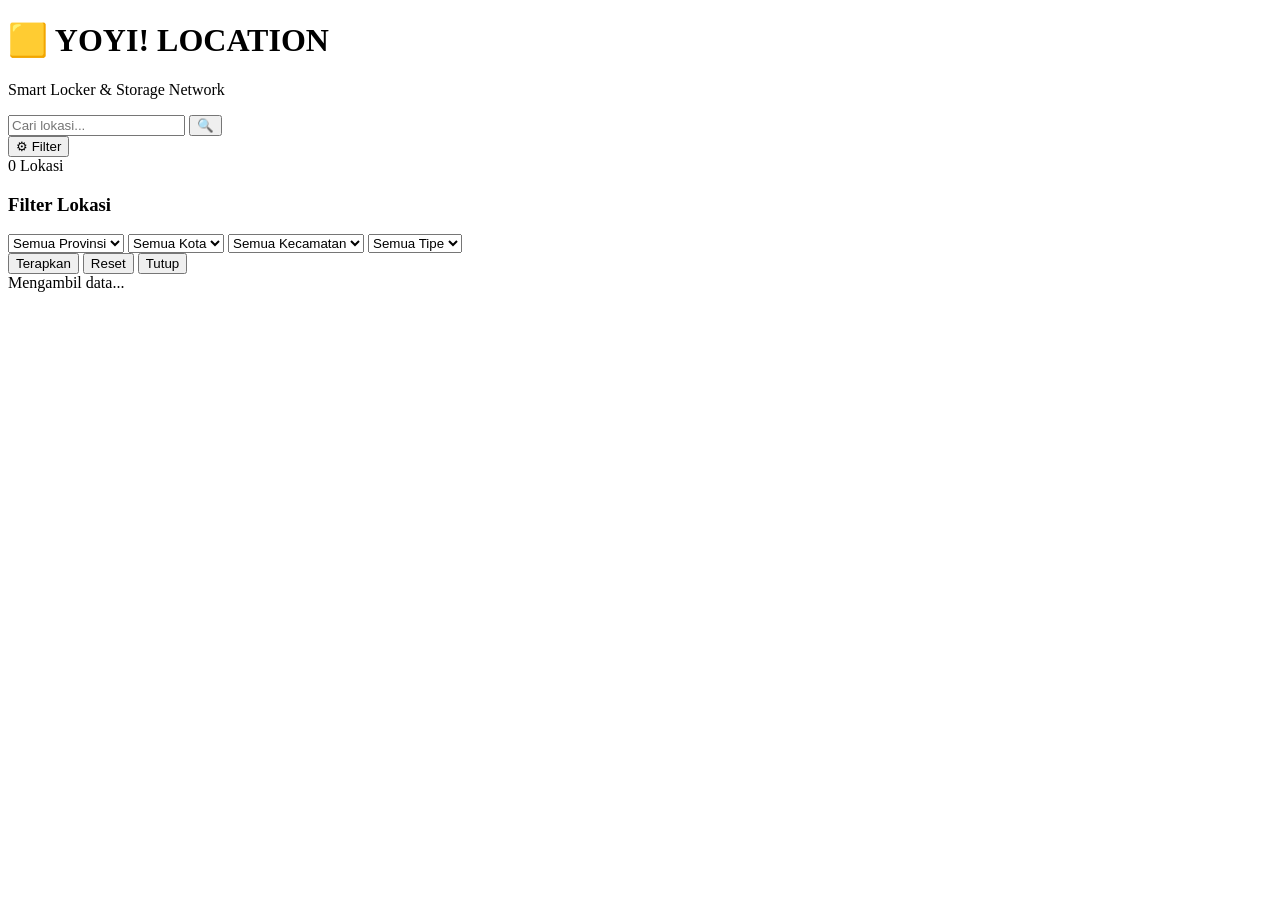
==== index.html @ ac01bbd7 "Rename Index.html to index.html" ====
<!DOCTYPE html>
<html>

<head>

  <base target="_top">

  <meta charset="UTF-8">

  <meta name="viewport" content="width=device-width, initial-scale=1.0">

  <title>YOYI! Location</title>

  <?!= include("CSS"); ?>

</head>

<body>

<div class="container">

    <!-- HEADER -->

    <div class="header">

        <h1>🟨 YOYI! LOCATION</h1>

        <p>Smart Locker & Storage Network</p>

    </div>

    <!-- SEARCH -->

    <div class="search-box">

        <input
            type="text"
            id="search"
            placeholder="Cari lokasi...">

        <button id="btnSearch">🔍</button>

    </div>

    <!-- TOOLBAR -->

    <div class="toolbar">

        <button id="btnFilter">

            ⚙ Filter

        </button>

        <div class="counter">

            <span id="total">0</span> Lokasi

        </div>

    </div>

    <!-- FILTER -->

    <div id="filterModal" class="modal">

        <div class="modal-content">

            <h3>Filter Lokasi</h3>

            <select id="provinsi">

                <option value="">Semua Provinsi</option>

            </select>

            <select id="kota">

                <option value="">Semua Kota</option>

            </select>

            <select id="kecamatan">

                <option value="">Semua Kecamatan</option>

            </select>

            <select id="tipe">

                <option value="">Semua Tipe</option>

            </select>

            <div class="button-group">

                <button id="applyFilter">

                    Terapkan

                </button>

                <button id="resetFilter">

                    Reset

                </button>

                <button id="closeFilter">

                    Tutup

                </button>

            </div>

        </div>

    </div>

    <!-- LIST -->

    <div class="list-container">

        <div id="loading">

            Mengambil data...

        </div>

        <div id="list"></div>

    </div>

</div>

<?!= include("JS"); ?>

</body>

</html>
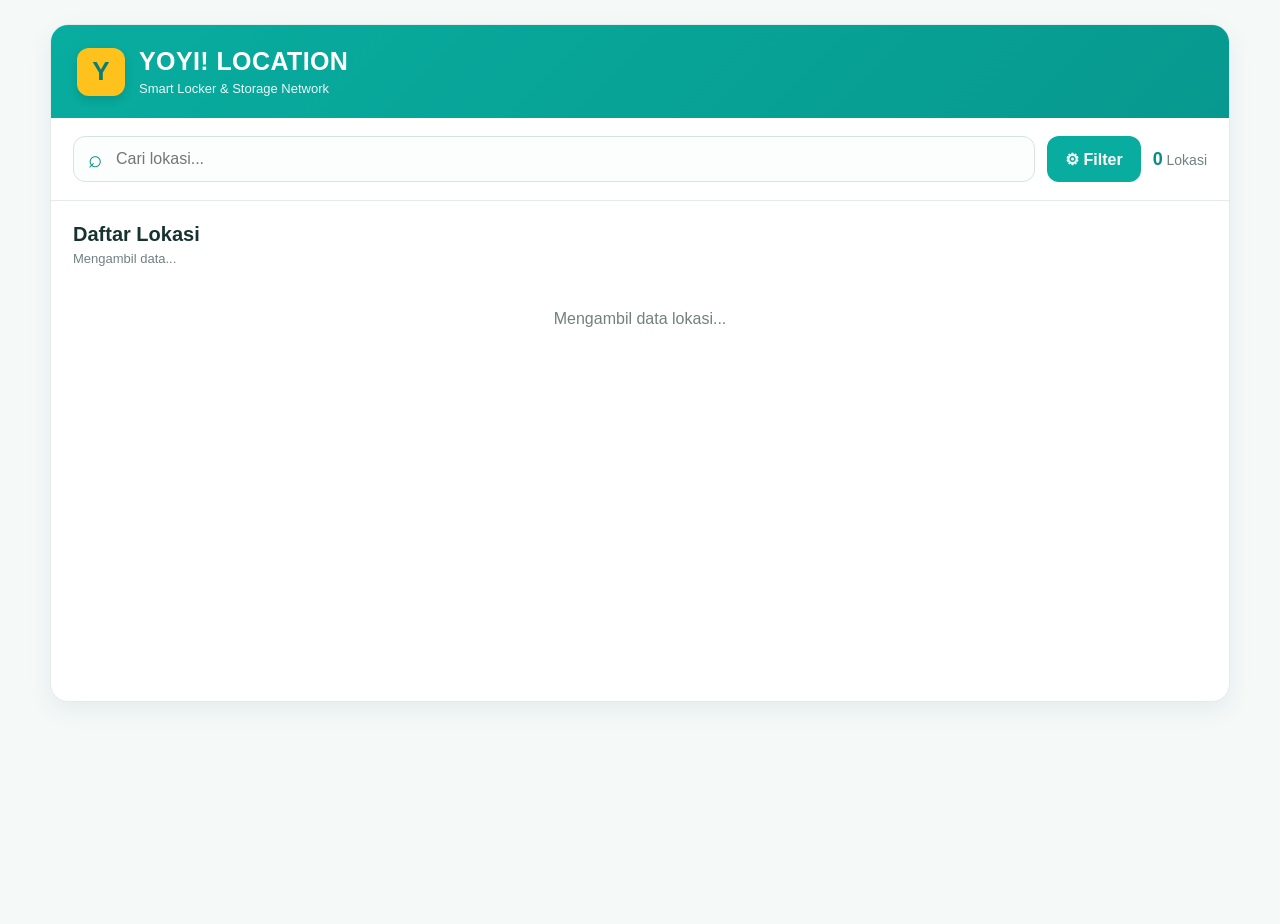
==== commit cbb1fcd6: "Update index.html" ====
--- a/index.html
+++ b/index.html
@@ -1,141 +1,105 @@
 <!DOCTYPE html>
-<html>
-
+<html lang="id">
 <head>
-
-  <base target="_top">
-
   <meta charset="UTF-8">
-
   <meta name="viewport" content="width=device-width, initial-scale=1.0">
-
-  <title>YOYI! Location</title>
-
-  <?!= include("CSS"); ?>
-
+  <title>YOYI! LOCATION</title>
+  <meta name="description" content="YOYI! Location - Smart Locker & Storage Network">
+  <link rel="stylesheet" href="style.css">
 </head>
-
 <body>
 
-<div class="container">
+  <main class="app">
 
-    <!-- HEADER -->
+    <header class="header">
+      <div class="brand">
+        <div class="brand-mark">Y</div>
+        <div>
+          <h1>YOYI! LOCATION</h1>
+          <p>Smart Locker &amp; Storage Network</p>
+        </div>
+      </div>
+    </header>
 
-    <div class="header">
+    <section class="toolbar">
+      <div class="search-wrap">
+        <span class="search-icon">⌕</span>
+        <input id="searchInput" type="search" placeholder="Cari lokasi..." autocomplete="off">
+        <button id="clearSearch" class="clear-btn" type="button" aria-label="Hapus pencarian">×</button>
+      </div>
 
-        <h1>🟨 YOYI! LOCATION</h1>
+      <button id="filterBtn" class="filter-btn" type="button">
+        <span>⚙</span> Filter
+      </button>
 
-        <p>Smart Locker & Storage Network</p>
+      <div class="counter"><strong id="totalCount">0</strong> Lokasi</div>
+    </section>
 
+    <section class="content">
+      <div class="list-header">
+        <div>
+          <h2>Daftar Lokasi</h2>
+          <p id="resultInfo">Mengambil data...</p>
+        </div>
+      </div>
+
+      <div id="loading" class="state">Mengambil data lokasi...</div>
+      <div id="error" class="state error" hidden></div>
+      <div id="empty" class="state" hidden>Lokasi tidak ditemukan.</div>
+      <div id="locationList" class="location-list"></div>
+    </section>
+
+  </main>
+
+  <!-- FILTER MODAL -->
+  <div id="filterModal" class="modal" hidden>
+    <div class="modal-backdrop" id="modalBackdrop"></div>
+    <div class="modal-card" role="dialog" aria-modal="true" aria-labelledby="filterTitle">
+      <div class="modal-head">
+        <div>
+          <h2 id="filterTitle">Filter Lokasi</h2>
+          <p>Pilih kriteria lokasi yang ingin ditampilkan.</p>
+        </div>
+        <button id="closeFilter" class="close-btn" type="button" aria-label="Tutup">×</button>
+      </div>
+
+      <div class="filter-grid">
+        <label>
+          <span>Provinsi</span>
+          <select id="provinsi">
+            <option value="">Semua Provinsi</option>
+          </select>
+        </label>
+
+        <label>
+          <span>Kota</span>
+          <select id="kota">
+            <option value="">Semua Kota</option>
+          </select>
+        </label>
+
+        <label>
+          <span>Kecamatan</span>
+          <select id="kecamatan">
+            <option value="">Semua Kecamatan</option>
+          </select>
+        </label>
+
+        <label>
+          <span>Tipe</span>
+          <select id="tipe">
+            <option value="">Semua Tipe</option>
+          </select>
+        </label>
+      </div>
+
+      <div class="modal-actions">
+        <button id="resetFilter" class="btn-secondary" type="button">Reset</button>
+        <button id="applyFilter" class="btn-primary" type="button">Terapkan Filter</button>
+      </div>
     </div>
+  </div>
 
-    <!-- SEARCH -->
-
-    <div class="search-box">
-
-        <input
-            type="text"
-            id="search"
-            placeholder="Cari lokasi...">
-
-        <button id="btnSearch">🔍</button>
-
-    </div>
-
-    <!-- TOOLBAR -->
-
-    <div class="toolbar">
-
-        <button id="btnFilter">
-
-            ⚙ Filter
-
-        </button>
-
-        <div class="counter">
-
-            <span id="total">0</span> Lokasi
-
-        </div>
-
-    </div>
-
-    <!-- FILTER -->
-
-    <div id="filterModal" class="modal">
-
-        <div class="modal-content">
-
-            <h3>Filter Lokasi</h3>
-
-            <select id="provinsi">
-
-                <option value="">Semua Provinsi</option>
-
-            </select>
-
-            <select id="kota">
-
-                <option value="">Semua Kota</option>
-
-            </select>
-
-            <select id="kecamatan">
-
-                <option value="">Semua Kecamatan</option>
-
-            </select>
-
-            <select id="tipe">
-
-                <option value="">Semua Tipe</option>
-
-            </select>
-
-            <div class="button-group">
-
-                <button id="applyFilter">
-
-                    Terapkan
-
-                </button>
-
-                <button id="resetFilter">
-
-                    Reset
-
-                </button>
-
-                <button id="closeFilter">
-
-                    Tutup
-
-                </button>
-
-            </div>
-
-        </div>
-
-    </div>
-
-    <!-- LIST -->
-
-    <div class="list-container">
-
-        <div id="loading">
-
-            Mengambil data...
-
-        </div>
-
-        <div id="list"></div>
-
-    </div>
-
-</div>
-
-<?!= include("JS"); ?>
-
+  <script src="script.js"></script>
 </body>
-
 </html>
--- a/style.css
+++ b/style.css
@@ -0,0 +1,455 @@
+* {
+  box-sizing: border-box;
+}
+
+:root {
+  --teal: #09ad9f;
+  --teal-dark: #078e84;
+  --yellow: #ffc21c;
+  --text: #173331;
+  --muted: #71817f;
+  --border: #e4ecea;
+  --bg: #f5faf9;
+  --white: #ffffff;
+  --shadow: 0 8px 24px rgba(20, 65, 61, 0.08);
+}
+
+html, body {
+  margin: 0;
+  padding: 0;
+  background: var(--bg);
+  color: var(--text);
+  font-family: Arial, Helvetica, sans-serif;
+}
+
+body {
+  min-height: 100vh;
+}
+
+button, input, select {
+  font: inherit;
+}
+
+button {
+  cursor: pointer;
+}
+
+.app {
+  width: min(1180px, calc(100% - 32px));
+  margin: 24px auto;
+  background: var(--white);
+  border: 1px solid var(--border);
+  border-radius: 18px;
+  box-shadow: var(--shadow);
+  overflow: hidden;
+}
+
+/* HEADER */
+.header {
+  padding: 22px 26px;
+  background: linear-gradient(135deg, #08ad9f, #07998f);
+  color: white;
+}
+
+.brand {
+  display: flex;
+  align-items: center;
+  gap: 14px;
+}
+
+.brand-mark {
+  width: 48px;
+  height: 48px;
+  display: grid;
+  place-items: center;
+  border-radius: 12px;
+  background: var(--yellow);
+  color: #087f76;
+  font-size: 26px;
+  font-weight: 900;
+  box-shadow: 0 4px 10px rgba(0,0,0,.12);
+}
+
+.brand h1 {
+  margin: 0;
+  font-size: 25px;
+  letter-spacing: .4px;
+}
+
+.brand p {
+  margin: 5px 0 0;
+  font-size: 13px;
+  opacity: .92;
+}
+
+/* TOOLBAR */
+.toolbar {
+  display: grid;
+  grid-template-columns: minmax(240px, 1fr) auto auto;
+  gap: 12px;
+  align-items: center;
+  padding: 18px 22px;
+  border-bottom: 1px solid var(--border);
+}
+
+.search-wrap {
+  position: relative;
+  display: flex;
+  align-items: center;
+}
+
+.search-wrap input {
+  width: 100%;
+  height: 46px;
+  border: 1px solid #d5e3e1;
+  border-radius: 12px;
+  padding: 0 42px 0 42px;
+  outline: none;
+  background: #fbfefd;
+  color: var(--text);
+}
+
+.search-wrap input:focus {
+  border-color: var(--teal);
+  box-shadow: 0 0 0 3px rgba(9,173,159,.12);
+}
+
+.search-icon {
+  position: absolute;
+  left: 15px;
+  color: var(--teal-dark);
+  font-size: 24px;
+  line-height: 1;
+}
+
+.clear-btn {
+  position: absolute;
+  right: 9px;
+  width: 30px;
+  height: 30px;
+  border: 0;
+  background: transparent;
+  color: #83908e;
+  font-size: 20px;
+  display: none;
+}
+
+.filter-btn {
+  height: 46px;
+  padding: 0 18px;
+  border: 0;
+  border-radius: 12px;
+  background: var(--teal);
+  color: white;
+  font-weight: 700;
+}
+
+.filter-btn:hover {
+  background: var(--teal-dark);
+}
+
+.counter {
+  white-space: nowrap;
+  color: var(--muted);
+  font-size: 14px;
+}
+
+.counter strong {
+  color: var(--teal-dark);
+  font-size: 18px;
+}
+
+/* CONTENT */
+.content {
+  padding: 22px;
+}
+
+.list-header {
+  margin-bottom: 16px;
+}
+
+.list-header h2 {
+  margin: 0;
+  font-size: 20px;
+}
+
+.list-header p {
+  margin: 5px 0 0;
+  color: var(--muted);
+  font-size: 13px;
+}
+
+.location-list {
+  display: grid;
+  grid-template-columns: repeat(2, minmax(0, 1fr));
+  gap: 14px;
+}
+
+.location-card {
+  border: 1px solid var(--border);
+  border-radius: 14px;
+  padding: 17px;
+  background: white;
+  transition: transform .15s ease, box-shadow .15s ease, border-color .15s ease;
+}
+
+.location-card:hover {
+  transform: translateY(-2px);
+  border-color: #b9ddd8;
+  box-shadow: 0 7px 20px rgba(20,65,61,.08);
+}
+
+.location-name {
+  display: flex;
+  gap: 8px;
+  align-items: flex-start;
+  font-size: 16px;
+  font-weight: 800;
+  color: #172f2d;
+}
+
+.pin {
+  color: #e83f72;
+  font-size: 16px;
+}
+
+.location-address {
+  margin-top: 9px;
+  color: #667674;
+  font-size: 13px;
+  line-height: 1.55;
+  min-height: 58px;
+}
+
+.location-type {
+  display: inline-block;
+  margin-top: 10px;
+  padding: 5px 9px;
+  border-radius: 999px;
+  background: #e9f8f5;
+  color: var(--teal-dark);
+  font-size: 11px;
+  font-weight: 700;
+}
+
+.location-footer {
+  display: flex;
+  justify-content: flex-end;
+  margin-top: 14px;
+}
+
+.location-footer a {
+  display: inline-flex;
+  align-items: center;
+  justify-content: center;
+  min-height: 38px;
+  padding: 0 13px;
+  border-radius: 9px;
+  background: var(--teal);
+  color: white;
+  text-decoration: none;
+  font-size: 13px;
+  font-weight: 700;
+}
+
+.location-footer a:hover {
+  background: var(--teal-dark);
+}
+
+.state {
+  padding: 28px 10px;
+  text-align: center;
+  color: var(--muted);
+}
+
+.state.error {
+  color: #b42318;
+  background: #fff5f4;
+  border-radius: 10px;
+}
+
+/* MODAL */
+.modal[hidden] {
+  display: none;
+}
+
+.modal {
+  position: fixed;
+  inset: 0;
+  z-index: 1000;
+}
+
+.modal-backdrop {
+  position: absolute;
+  inset: 0;
+  background: rgba(13, 35, 33, .48);
+  backdrop-filter: blur(2px);
+}
+
+.modal-card {
+  position: relative;
+  width: min(520px, calc(100% - 28px));
+  margin: 8vh auto 0;
+  background: white;
+  border-radius: 18px;
+  box-shadow: 0 20px 60px rgba(0,0,0,.22);
+  padding: 22px;
+}
+
+.modal-head {
+  display: flex;
+  justify-content: space-between;
+  gap: 15px;
+  align-items: flex-start;
+  margin-bottom: 20px;
+}
+
+.modal-head h2 {
+  margin: 0;
+  font-size: 20px;
+}
+
+.modal-head p {
+  margin: 5px 0 0;
+  color: var(--muted);
+  font-size: 13px;
+}
+
+.close-btn {
+  width: 36px;
+  height: 36px;
+  border: 0;
+  border-radius: 10px;
+  background: #f1f5f4;
+  color: #4b5a58;
+  font-size: 22px;
+}
+
+.filter-grid {
+  display: grid;
+  grid-template-columns: 1fr 1fr;
+  gap: 14px;
+}
+
+.filter-grid label span {
+  display: block;
+  margin-bottom: 6px;
+  color: #536461;
+  font-size: 12px;
+  font-weight: 700;
+}
+
+.filter-grid select {
+  width: 100%;
+  height: 42px;
+  border: 1px solid #d6e3e1;
+  border-radius: 9px;
+  padding: 0 10px;
+  background: white;
+  color: var(--text);
+  outline: none;
+}
+
+.modal-actions {
+  display: flex;
+  justify-content: flex-end;
+  gap: 9px;
+  margin-top: 20px;
+}
+
+.btn-primary, .btn-secondary {
+  min-height: 42px;
+  padding: 0 15px;
+  border-radius: 9px;
+  font-weight: 700;
+}
+
+.btn-primary {
+  border: 0;
+  background: var(--teal);
+  color: white;
+}
+
+.btn-secondary {
+  border: 1px solid #d6e3e1;
+  background: white;
+  color: #51605e;
+}
+
+/* MOBILE */
+@media (max-width: 720px) {
+  .app {
+    width: 100%;
+    margin: 0;
+    border: 0;
+    border-radius: 0;
+    box-shadow: none;
+  }
+
+  .header {
+    padding: 18px 16px;
+  }
+
+  .brand-mark {
+    width: 42px;
+    height: 42px;
+    border-radius: 10px;
+    font-size: 22px;
+  }
+
+  .brand h1 {
+    font-size: 20px;
+  }
+
+  .brand p {
+    font-size: 12px;
+  }
+
+  .toolbar {
+    grid-template-columns: 1fr auto;
+    padding: 14px 16px;
+  }
+
+  .search-wrap {
+    grid-column: 1 / -1;
+  }
+
+  .counter {
+    justify-self: end;
+  }
+
+  .content {
+    padding: 16px;
+  }
+
+  .location-list {
+    grid-template-columns: 1fr;
+  }
+
+  .location-card {
+    padding: 15px;
+  }
+
+  .filter-grid {
+    grid-template-columns: 1fr;
+  }
+
+  .modal-card {
+    margin-top: 5vh;
+    max-height: 90vh;
+    overflow: auto;
+  }
+
+  .modal-actions {
+    position: sticky;
+    bottom: 0;
+    background: white;
+    padding-top: 12px;
+  }
+}
+
+@media (min-width: 721px) {
+  .content {
+    min-height: 500px;
+  }
+}
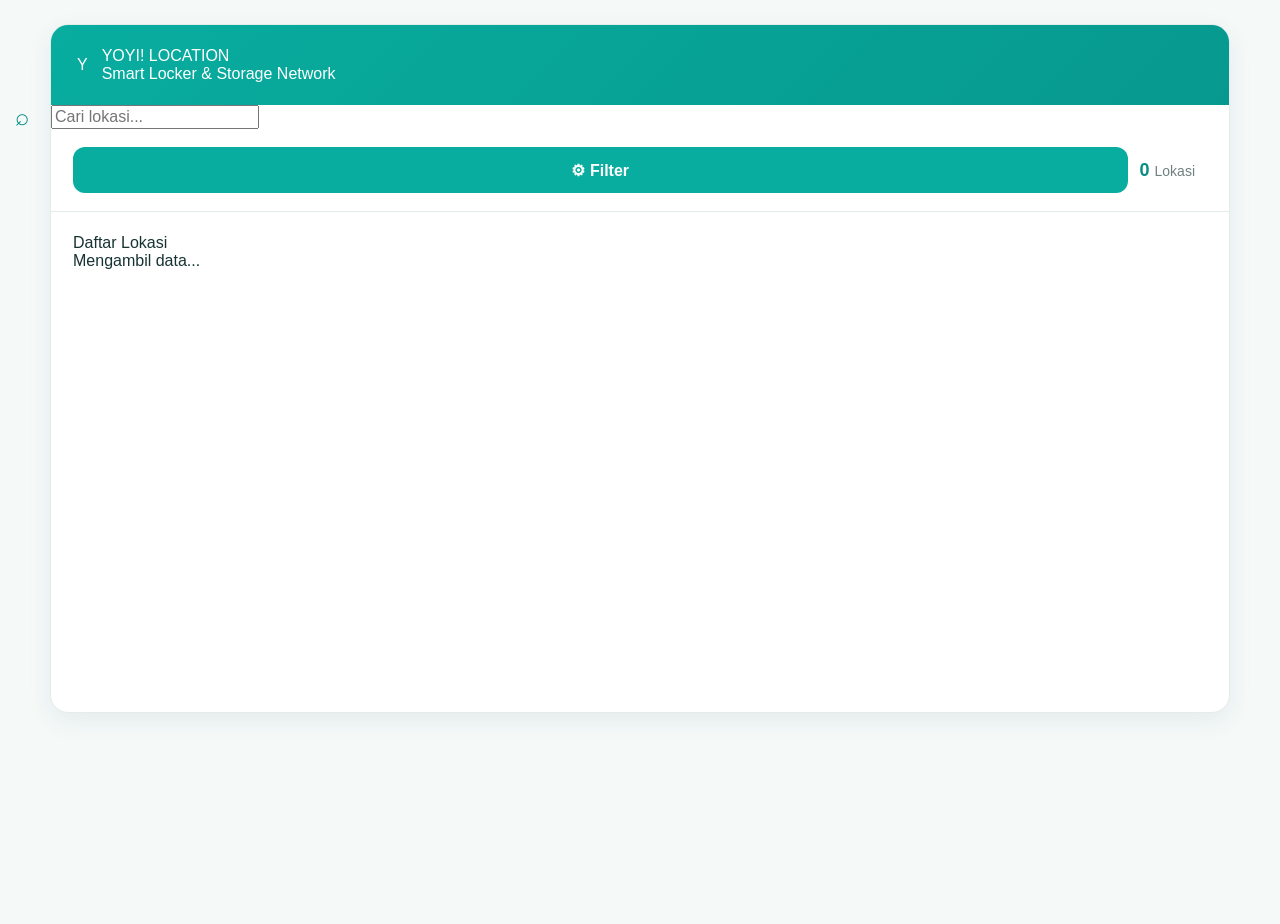
==== commit 38968b13: "Update index.html" ====
--- a/index.html
+++ b/index.html
@@ -1,105 +1,230 @@
 <!DOCTYPE html>
 <html lang="id">
+
 <head>
-  <meta charset="UTF-8">
-  <meta name="viewport" content="width=device-width, initial-scale=1.0">
-  <title>YOYI! LOCATION</title>
-  <meta name="description" content="YOYI! Location - Smart Locker & Storage Network">
-  <link rel="stylesheet" href="style.css">
+
+    <meta charset="UTF-8">
+
+    <meta
+        name="viewport"
+        content="width=device-width, initial-scale=1.0">
+
+    <title>YOYI! Location</title>
+
+    <link rel="stylesheet" href="style.css">
+
 </head>
+
 <body>
 
-  <main class="app">
+<div class="app">
+
+    <!-- HEADER -->
 
     <header class="header">
-      <div class="brand">
-        <div class="brand-mark">Y</div>
-        <div>
-          <h1>YOYI! LOCATION</h1>
-          <p>Smart Locker &amp; Storage Network</p>
-        </div>
-      </div>
+
+        <div class="brand">
+
+            <div class="logo-box">
+                Y
+            </div>
+
+            <div>
+
+                <div class="brand-title">
+                    YOYI! LOCATION
+                </div>
+
+                <div class="brand-subtitle">
+                    Smart Locker & Storage Network
+                </div>
+
+            </div>
+
+        </div>
+
     </header>
 
-    <section class="toolbar">
-      <div class="search-wrap">
-        <span class="search-icon">⌕</span>
-        <input id="searchInput" type="search" placeholder="Cari lokasi..." autocomplete="off">
-        <button id="clearSearch" class="clear-btn" type="button" aria-label="Hapus pencarian">×</button>
-      </div>
-
-      <button id="filterBtn" class="filter-btn" type="button">
-        <span>⚙</span> Filter
-      </button>
-
-      <div class="counter"><strong id="totalCount">0</strong> Lokasi</div>
-    </section>
-
-    <section class="content">
-      <div class="list-header">
-        <div>
-          <h2>Daftar Lokasi</h2>
-          <p id="resultInfo">Mengambil data...</p>
-        </div>
-      </div>
-
-      <div id="loading" class="state">Mengambil data lokasi...</div>
-      <div id="error" class="state error" hidden></div>
-      <div id="empty" class="state" hidden>Lokasi tidak ditemukan.</div>
-      <div id="locationList" class="location-list"></div>
-    </section>
-
-  </main>
-
-  <!-- FILTER MODAL -->
-  <div id="filterModal" class="modal" hidden>
-    <div class="modal-backdrop" id="modalBackdrop"></div>
-    <div class="modal-card" role="dialog" aria-modal="true" aria-labelledby="filterTitle">
-      <div class="modal-head">
-        <div>
-          <h2 id="filterTitle">Filter Lokasi</h2>
-          <p>Pilih kriteria lokasi yang ingin ditampilkan.</p>
-        </div>
-        <button id="closeFilter" class="close-btn" type="button" aria-label="Tutup">×</button>
-      </div>
-
-      <div class="filter-grid">
-        <label>
-          <span>Provinsi</span>
-          <select id="provinsi">
-            <option value="">Semua Provinsi</option>
-          </select>
-        </label>
-
-        <label>
-          <span>Kota</span>
-          <select id="kota">
-            <option value="">Semua Kota</option>
-          </select>
-        </label>
-
-        <label>
-          <span>Kecamatan</span>
-          <select id="kecamatan">
-            <option value="">Semua Kecamatan</option>
-          </select>
-        </label>
-
-        <label>
-          <span>Tipe</span>
-          <select id="tipe">
-            <option value="">Semua Tipe</option>
-          </select>
-        </label>
-      </div>
-
-      <div class="modal-actions">
-        <button id="resetFilter" class="btn-secondary" type="button">Reset</button>
-        <button id="applyFilter" class="btn-primary" type="button">Terapkan Filter</button>
-      </div>
+
+    <!-- SEARCH -->
+
+    <div class="search-area">
+
+        <div class="search-box">
+
+            <span class="search-icon">
+                ⌕
+            </span>
+
+            <input
+                type="text"
+                id="search"
+                placeholder="Cari lokasi...">
+
+            <button
+                id="clearSearch"
+                class="clear-btn">
+
+                ×
+
+            </button>
+
+        </div>
+
     </div>
-  </div>
-
-  <script src="script.js"></script>
+
+
+    <!-- TOOLBAR -->
+
+    <div class="toolbar">
+
+        <button
+            id="btnFilter"
+            class="filter-btn">
+
+            ⚙ Filter
+
+        </button>
+
+        <div class="counter">
+
+            <strong id="total">
+                0
+            </strong>
+
+            Lokasi
+
+        </div>
+
+    </div>
+
+
+    <!-- FILTER -->
+
+    <div
+        id="filterModal"
+        class="filter-modal"
+        style="display:none;">
+
+        <div class="filter-box">
+
+            <div class="filter-header">
+
+                <strong>
+                    Filter Lokasi
+                </strong>
+
+                <button id="closeFilter">
+                    ×
+                </button>
+
+            </div>
+
+
+            <select id="provinsi">
+
+                <option value="">
+                    Semua Provinsi
+                </option>
+
+            </select>
+
+
+            <select id="kota">
+
+                <option value="">
+                    Semua Kota
+                </option>
+
+            </select>
+
+
+            <select id="kecamatan">
+
+                <option value="">
+                    Semua Kecamatan
+                </option>
+
+            </select>
+
+
+            <select id="tipe">
+
+                <option value="">
+                    Semua Tipe
+                </option>
+
+            </select>
+
+
+            <div class="filter-actions">
+
+                <button
+                    id="resetFilter"
+                    class="reset-btn">
+
+                    Reset
+
+                </button>
+
+                <button
+                    id="applyFilter"
+                    class="apply-btn">
+
+                    Terapkan
+
+                </button>
+
+            </div>
+
+        </div>
+
+    </div>
+
+
+    <!-- LOCATION LIST -->
+
+    <main class="content">
+
+        <div class="list-title">
+
+            <div>
+                Daftar Lokasi
+            </div>
+
+            <div
+                id="loading"
+                class="loading">
+
+                Mengambil data...
+
+            </div>
+
+        </div>
+
+
+        <div
+            id="list"
+            class="location-list">
+        </div>
+
+
+        <div
+            id="empty"
+            class="empty"
+            style="display:none;">
+
+            Lokasi tidak ditemukan.
+
+        </div>
+
+    </main>
+
+</div>
+
+
+<script src="script.js"></script>
+
 </body>
+
 </html>
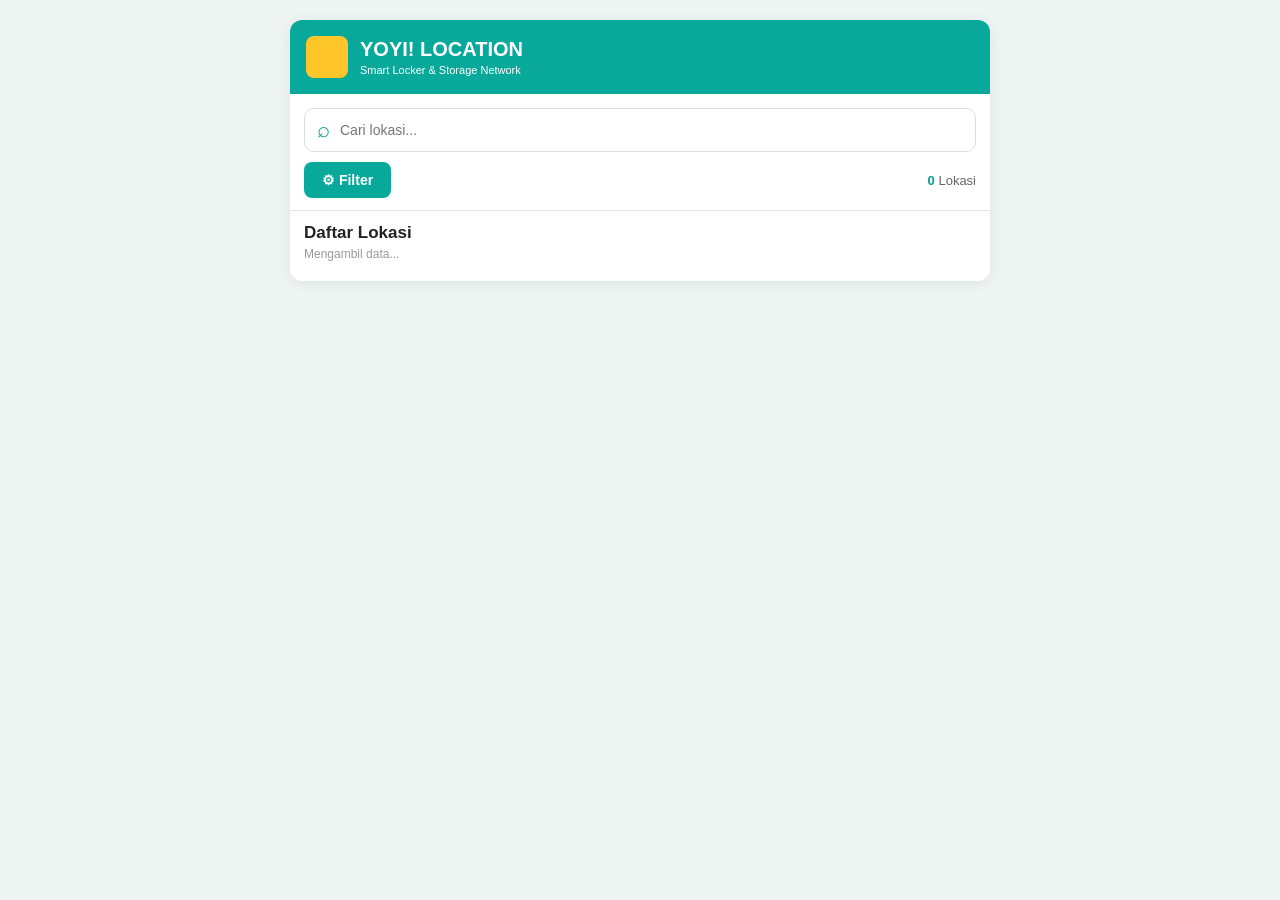
==== commit aaf5dedc: "Update index.html" ====
--- a/index.html
+++ b/index.html
@@ -26,7 +26,7 @@
         <div class="brand">
 
             <div class="logo-box">
-                Y
+        
             </div>
 
             <div>
--- a/style.css
+++ b/style.css
@@ -1,455 +1,536 @@
 * {
-  box-sizing: border-box;
-}
-
-:root {
-  --teal: #09ad9f;
-  --teal-dark: #078e84;
-  --yellow: #ffc21c;
-  --text: #173331;
-  --muted: #71817f;
-  --border: #e4ecea;
-  --bg: #f5faf9;
-  --white: #ffffff;
-  --shadow: 0 8px 24px rgba(20, 65, 61, 0.08);
-}
-
-html, body {
-  margin: 0;
-  padding: 0;
-  background: var(--bg);
-  color: var(--text);
-  font-family: Arial, Helvetica, sans-serif;
+    box-sizing: border-box;
 }
 
 body {
-  min-height: 100vh;
-}
-
-button, input, select {
-  font: inherit;
-}
-
-button {
-  cursor: pointer;
-}
+
+    margin: 0;
+
+    background: #eef5f3;
+
+    font-family:
+        Arial,
+        Helvetica,
+        sans-serif;
+
+    color: #222;
+
+}
+
 
 .app {
-  width: min(1180px, calc(100% - 32px));
-  margin: 24px auto;
-  background: var(--white);
-  border: 1px solid var(--border);
-  border-radius: 18px;
-  box-shadow: var(--shadow);
-  overflow: hidden;
-}
-
-/* HEADER */
+
+    width: 100%;
+
+    max-width: 430px;
+
+    min-height: 100vh;
+
+    margin: auto;
+
+    background: #ffffff;
+
+}
+
+
+/* =========================
+   HEADER
+========================= */
+
 .header {
-  padding: 22px 26px;
-  background: linear-gradient(135deg, #08ad9f, #07998f);
-  color: white;
-}
+
+    background: #08a99b;
+
+    padding: 16px;
+
+}
+
 
 .brand {
-  display: flex;
-  align-items: center;
-  gap: 14px;
-}
-
-.brand-mark {
-  width: 48px;
-  height: 48px;
-  display: grid;
-  place-items: center;
-  border-radius: 12px;
-  background: var(--yellow);
-  color: #087f76;
-  font-size: 26px;
-  font-weight: 900;
-  box-shadow: 0 4px 10px rgba(0,0,0,.12);
-}
-
-.brand h1 {
-  margin: 0;
-  font-size: 25px;
-  letter-spacing: .4px;
-}
-
-.brand p {
-  margin: 5px 0 0;
-  font-size: 13px;
-  opacity: .92;
-}
-
-/* TOOLBAR */
+
+    display: flex;
+
+    align-items: center;
+
+    gap: 12px;
+
+}
+
+
+.logo-box {
+
+    width: 42px;
+
+    height: 42px;
+
+    background: #ffc629;
+
+    border-radius: 8px;
+
+    display: flex;
+
+    align-items: center;
+
+    justify-content: center;
+
+    font-size: 24px;
+
+    font-weight: bold;
+
+    color: #ffffff;
+
+}
+
+
+.brand-title {
+
+    color: #ffffff;
+
+    font-size: 20px;
+
+    font-weight: 700;
+
+}
+
+
+.brand-subtitle {
+
+    color: #ffffff;
+
+    font-size: 11px;
+
+    margin-top: 3px;
+
+}
+
+
+/* =========================
+   SEARCH
+========================= */
+
+.search-area {
+
+    padding: 14px 14px 8px;
+
+}
+
+
+.search-box {
+
+    height: 44px;
+
+    border: 1px solid #d5e1df;
+
+    border-radius: 10px;
+
+    display: flex;
+
+    align-items: center;
+
+    padding: 0 12px;
+
+    background: #ffffff;
+
+}
+
+
+.search-icon {
+
+    color: #079e91;
+
+    font-size: 22px;
+
+    margin-right: 8px;
+
+}
+
+
+.search-box input {
+
+    width: 100%;
+
+    border: 0;
+
+    outline: none;
+
+    font-size: 14px;
+
+}
+
+
+.clear-btn {
+
+    display: none;
+
+    border: 0;
+
+    background: none;
+
+    font-size: 20px;
+
+    color: #999;
+
+}
+
+
+/* =========================
+   TOOLBAR
+========================= */
+
 .toolbar {
-  display: grid;
-  grid-template-columns: minmax(240px, 1fr) auto auto;
-  gap: 12px;
-  align-items: center;
-  padding: 18px 22px;
-  border-bottom: 1px solid var(--border);
-}
-
-.search-wrap {
-  position: relative;
-  display: flex;
-  align-items: center;
-}
-
-.search-wrap input {
-  width: 100%;
-  height: 46px;
-  border: 1px solid #d5e3e1;
-  border-radius: 12px;
-  padding: 0 42px 0 42px;
-  outline: none;
-  background: #fbfefd;
-  color: var(--text);
-}
-
-.search-wrap input:focus {
-  border-color: var(--teal);
-  box-shadow: 0 0 0 3px rgba(9,173,159,.12);
-}
-
-.search-icon {
-  position: absolute;
-  left: 15px;
-  color: var(--teal-dark);
-  font-size: 24px;
-  line-height: 1;
-}
-
-.clear-btn {
-  position: absolute;
-  right: 9px;
-  width: 30px;
-  height: 30px;
-  border: 0;
-  background: transparent;
-  color: #83908e;
-  font-size: 20px;
-  display: none;
-}
+
+    display: flex;
+
+    align-items: center;
+
+    justify-content: space-between;
+
+    padding: 2px 14px 12px;
+
+    border-bottom: 1px solid #e5e5e5;
+
+}
+
 
 .filter-btn {
-  height: 46px;
-  padding: 0 18px;
-  border: 0;
-  border-radius: 12px;
-  background: var(--teal);
-  color: white;
-  font-weight: 700;
-}
-
-.filter-btn:hover {
-  background: var(--teal-dark);
-}
+
+    border: 0;
+
+    background: #08a99b;
+
+    color: white;
+
+    border-radius: 8px;
+
+    padding: 10px 18px;
+
+    font-size: 14px;
+
+    font-weight: 600;
+
+    cursor: pointer;
+
+}
+
 
 .counter {
-  white-space: nowrap;
-  color: var(--muted);
-  font-size: 14px;
-}
+
+    font-size: 13px;
+
+    color: #666;
+
+}
+
 
 .counter strong {
-  color: var(--teal-dark);
-  font-size: 18px;
-}
-
-/* CONTENT */
+
+    color: #079e91;
+
+}
+
+
+/* =========================
+   CONTENT
+========================= */
+
 .content {
-  padding: 22px;
-}
-
-.list-header {
-  margin-bottom: 16px;
-}
-
-.list-header h2 {
-  margin: 0;
-  font-size: 20px;
-}
-
-.list-header p {
-  margin: 5px 0 0;
-  color: var(--muted);
-  font-size: 13px;
-}
-
-.location-list {
-  display: grid;
-  grid-template-columns: repeat(2, minmax(0, 1fr));
-  gap: 14px;
-}
+
+    padding: 12px 14px;
+
+}
+
+
+.list-title {
+
+    font-size: 17px;
+
+    font-weight: 700;
+
+    margin-bottom: 8px;
+
+}
+
+
+.loading {
+
+    font-size: 12px;
+
+    font-weight: normal;
+
+    color: #999;
+
+    margin-top: 4px;
+
+}
+
+
+/* =========================
+   LOCATION CARD
+========================= */
 
 .location-card {
-  border: 1px solid var(--border);
-  border-radius: 14px;
-  padding: 17px;
-  background: white;
-  transition: transform .15s ease, box-shadow .15s ease, border-color .15s ease;
-}
-
-.location-card:hover {
-  transform: translateY(-2px);
-  border-color: #b9ddd8;
-  box-shadow: 0 7px 20px rgba(20,65,61,.08);
-}
+
+    border: 1px solid #e1e5e4;
+
+    border-radius: 10px;
+
+    padding: 14px;
+
+    margin-bottom: 10px;
+
+    background: white;
+
+}
+
 
 .location-name {
-  display: flex;
-  gap: 8px;
-  align-items: flex-start;
-  font-size: 16px;
-  font-weight: 800;
-  color: #172f2d;
-}
+
+    font-size: 15px;
+
+    font-weight: 700;
+
+    display: flex;
+
+    gap: 7px;
+
+    align-items: flex-start;
+
+}
+
 
 .pin {
-  color: #e83f72;
-  font-size: 16px;
-}
+
+    color: #e72b65;
+
+}
+
 
 .location-address {
-  margin-top: 9px;
-  color: #667674;
-  font-size: 13px;
-  line-height: 1.55;
-  min-height: 58px;
-}
+
+    margin-top: 7px;
+
+    font-size: 12px;
+
+    line-height: 1.5;
+
+    color: #777;
+
+}
+
 
 .location-type {
-  display: inline-block;
-  margin-top: 10px;
-  padding: 5px 9px;
-  border-radius: 999px;
-  background: #e9f8f5;
-  color: var(--teal-dark);
-  font-size: 11px;
-  font-weight: 700;
-}
+
+    display: inline-block;
+
+    margin-top: 7px;
+
+    padding: 4px 8px;
+
+    border-radius: 20px;
+
+    background: #e7f6f4;
+
+    color: #078f84;
+
+    font-size: 10px;
+
+}
+
 
 .location-footer {
-  display: flex;
-  justify-content: flex-end;
-  margin-top: 14px;
-}
+
+    display: flex;
+
+    justify-content: flex-end;
+
+    margin-top: 10px;
+
+}
+
 
 .location-footer a {
-  display: inline-flex;
-  align-items: center;
-  justify-content: center;
-  min-height: 38px;
-  padding: 0 13px;
-  border-radius: 9px;
-  background: var(--teal);
-  color: white;
-  text-decoration: none;
-  font-size: 13px;
-  font-weight: 700;
-}
-
-.location-footer a:hover {
-  background: var(--teal-dark);
-}
-
-.state {
-  padding: 28px 10px;
-  text-align: center;
-  color: var(--muted);
-}
-
-.state.error {
-  color: #b42318;
-  background: #fff5f4;
-  border-radius: 10px;
-}
-
-/* MODAL */
-.modal[hidden] {
-  display: none;
-}
-
-.modal {
-  position: fixed;
-  inset: 0;
-  z-index: 1000;
-}
-
-.modal-backdrop {
-  position: absolute;
-  inset: 0;
-  background: rgba(13, 35, 33, .48);
-  backdrop-filter: blur(2px);
-}
-
-.modal-card {
-  position: relative;
-  width: min(520px, calc(100% - 28px));
-  margin: 8vh auto 0;
-  background: white;
-  border-radius: 18px;
-  box-shadow: 0 20px 60px rgba(0,0,0,.22);
-  padding: 22px;
-}
-
-.modal-head {
-  display: flex;
-  justify-content: space-between;
-  gap: 15px;
-  align-items: flex-start;
-  margin-bottom: 20px;
-}
-
-.modal-head h2 {
-  margin: 0;
-  font-size: 20px;
-}
-
-.modal-head p {
-  margin: 5px 0 0;
-  color: var(--muted);
-  font-size: 13px;
-}
-
-.close-btn {
-  width: 36px;
-  height: 36px;
-  border: 0;
-  border-radius: 10px;
-  background: #f1f5f4;
-  color: #4b5a58;
-  font-size: 22px;
-}
-
-.filter-grid {
-  display: grid;
-  grid-template-columns: 1fr 1fr;
-  gap: 14px;
-}
-
-.filter-grid label span {
-  display: block;
-  margin-bottom: 6px;
-  color: #536461;
-  font-size: 12px;
-  font-weight: 700;
-}
-
-.filter-grid select {
-  width: 100%;
-  height: 42px;
-  border: 1px solid #d6e3e1;
-  border-radius: 9px;
-  padding: 0 10px;
-  background: white;
-  color: var(--text);
-  outline: none;
-}
-
-.modal-actions {
-  display: flex;
-  justify-content: flex-end;
-  gap: 9px;
-  margin-top: 20px;
-}
-
-.btn-primary, .btn-secondary {
-  min-height: 42px;
-  padding: 0 15px;
-  border-radius: 9px;
-  font-weight: 700;
-}
-
-.btn-primary {
-  border: 0;
-  background: var(--teal);
-  color: white;
-}
-
-.btn-secondary {
-  border: 1px solid #d6e3e1;
-  background: white;
-  color: #51605e;
-}
-
-/* MOBILE */
-@media (max-width: 720px) {
-  .app {
+
+    text-decoration: none;
+
+    background: #0878d1;
+
+    color: white;
+
+    padding: 8px 12px;
+
+    border-radius: 6px;
+
+    font-size: 12px;
+
+    font-weight: 600;
+
+}
+
+
+/* =========================
+   FILTER MODAL
+========================= */
+
+.filter-modal {
+
+    position: fixed;
+
+    inset: 0;
+
+    background: rgba(0,0,0,.35);
+
+    z-index: 1000;
+
+    display: flex;
+
+    align-items: flex-end;
+
+    justify-content: center;
+
+}
+
+
+.filter-box {
+
     width: 100%;
-    margin: 0;
+
+    max-width: 430px;
+
+    background: white;
+
+    border-radius: 18px 18px 0 0;
+
+    padding: 18px;
+
+}
+
+
+.filter-header {
+
+    display: flex;
+
+    justify-content: space-between;
+
+    align-items: center;
+
+    margin-bottom: 15px;
+
+    font-size: 17px;
+
+}
+
+
+.filter-header button {
+
     border: 0;
-    border-radius: 0;
-    box-shadow: none;
-  }
-
-  .header {
-    padding: 18px 16px;
-  }
-
-  .brand-mark {
-    width: 42px;
+
+    background: none;
+
+    font-size: 22px;
+
+}
+
+
+.filter-box select {
+
+    width: 100%;
+
     height: 42px;
-    border-radius: 10px;
-    font-size: 22px;
-  }
-
-  .brand h1 {
-    font-size: 20px;
-  }
-
-  .brand p {
-    font-size: 12px;
-  }
-
-  .toolbar {
-    grid-template-columns: 1fr auto;
-    padding: 14px 16px;
-  }
-
-  .search-wrap {
-    grid-column: 1 / -1;
-  }
-
-  .counter {
-    justify-self: end;
-  }
-
-  .content {
-    padding: 16px;
-  }
-
-  .location-list {
-    grid-template-columns: 1fr;
-  }
-
-  .location-card {
-    padding: 15px;
-  }
-
-  .filter-grid {
-    grid-template-columns: 1fr;
-  }
-
-  .modal-card {
-    margin-top: 5vh;
-    max-height: 90vh;
-    overflow: auto;
-  }
-
-  .modal-actions {
-    position: sticky;
-    bottom: 0;
+
+    margin-bottom: 10px;
+
+    border: 1px solid #ddd;
+
+    border-radius: 8px;
+
+    padding: 0 10px;
+
     background: white;
-    padding-top: 12px;
-  }
-}
-
-@media (min-width: 721px) {
-  .content {
-    min-height: 500px;
-  }
-}
+
+}
+
+
+.filter-actions {
+
+    display: flex;
+
+    gap: 8px;
+
+    margin-top: 5px;
+
+}
+
+
+.reset-btn,
+.apply-btn {
+
+    flex: 1;
+
+    height: 42px;
+
+    border-radius: 8px;
+
+    border: 0;
+
+    font-weight: 600;
+
+}
+
+
+.reset-btn {
+
+    background: #eeeeee;
+
+    color: #555;
+
+}
+
+
+.apply-btn {
+
+    background: #08a99b;
+
+    color: white;
+
+}
+
+
+/* =========================
+   EMPTY
+========================= */
+
+.empty {
+
+    text-align: center;
+
+    color: #999;
+
+    padding: 40px 10px;
+
+}
+
+
+/* =========================
+   DESKTOP
+========================= */
+
+@media (min-width: 700px) {
+
+    .app {
+
+        max-width: 700px;
+
+        margin-top: 20px;
+
+        min-height: auto;
+
+        border-radius: 12px;
+
+        overflow: hidden;
+
+        box-shadow:
+            0 2px 15px rgba(0,0,0,.08);
+
+    }
+
+}
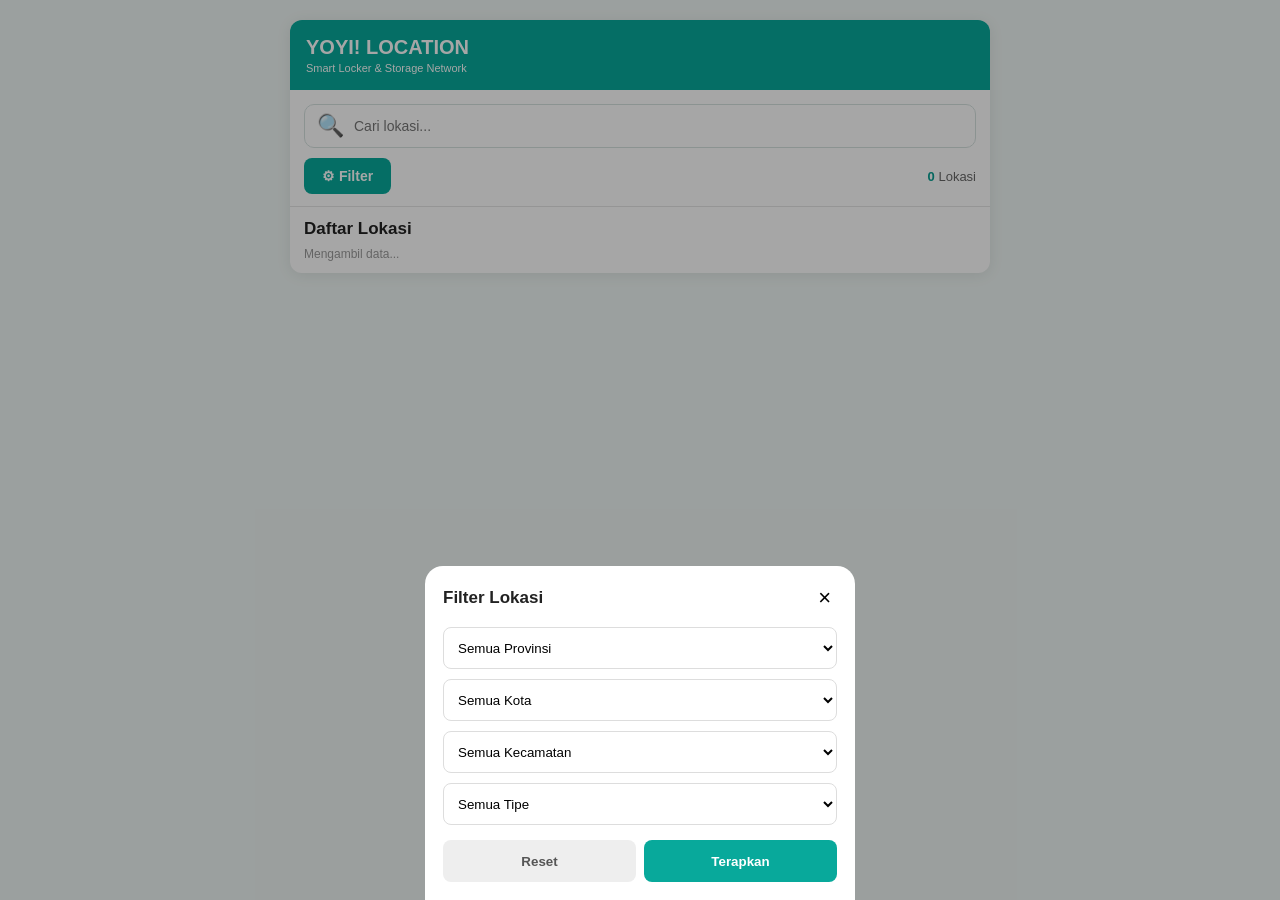
==== commit 45762601: "Update index.html" ====
--- a/index.html
+++ b/index.html
@@ -11,23 +11,24 @@
 
     <title>YOYI! Location</title>
 
-    <link rel="stylesheet" href="style.css">
+    <link
+        rel="stylesheet"
+        href="style.css">
 
 </head>
 
+
 <body>
 
+
 <div class="app">
 
+
     <!-- HEADER -->
 
     <header class="header">
 
         <div class="brand">
-
-            <div class="logo-box">
-        
-            </div>
 
             <div>
 
@@ -53,7 +54,7 @@
         <div class="search-box">
 
             <span class="search-icon">
-                ⌕
+                🔍
             </span>
 
             <input
@@ -86,6 +87,7 @@
 
         </button>
 
+
         <div class="counter">
 
             <strong id="total">
@@ -99,14 +101,15 @@
     </div>
 
 
-    <!-- FILTER -->
+    <!-- FILTER MODAL -->
 
     <div
         id="filterModal"
         class="filter-modal"
-        style="display:none;">
+        hidden>
 
         <div class="filter-box">
+
 
             <div class="filter-header">
 
@@ -114,8 +117,11 @@
                     Filter Lokasi
                 </strong>
 
-                <button id="closeFilter">
+                <button
+                    id="closeFilter">
+
                     ×
+
                 </button>
 
             </div>
@@ -167,6 +173,7 @@
 
                 </button>
 
+
                 <button
                     id="applyFilter"
                     class="apply-btn">
@@ -177,28 +184,29 @@
 
             </div>
 
+
         </div>
 
     </div>
 
 
-    <!-- LOCATION LIST -->
+    <!-- CONTENT -->
 
     <main class="content">
 
+
         <div class="list-title">
 
-            <div>
-                Daftar Lokasi
-            </div>
-
-            <div
-                id="loading"
-                class="loading">
-
-                Mengambil data...
-
-            </div>
+            Daftar Lokasi
+
+        </div>
+
+
+        <div
+            id="loading"
+            class="loading">
+
+            Mengambil data...
 
         </div>
 
@@ -212,19 +220,22 @@
         <div
             id="empty"
             class="empty"
-            style="display:none;">
+            hidden>
 
             Lokasi tidak ditemukan.
 
         </div>
 
+
     </main>
 
+
 </div>
 
 
 <script src="script.js"></script>
 
+
 </body>
 
 </html>
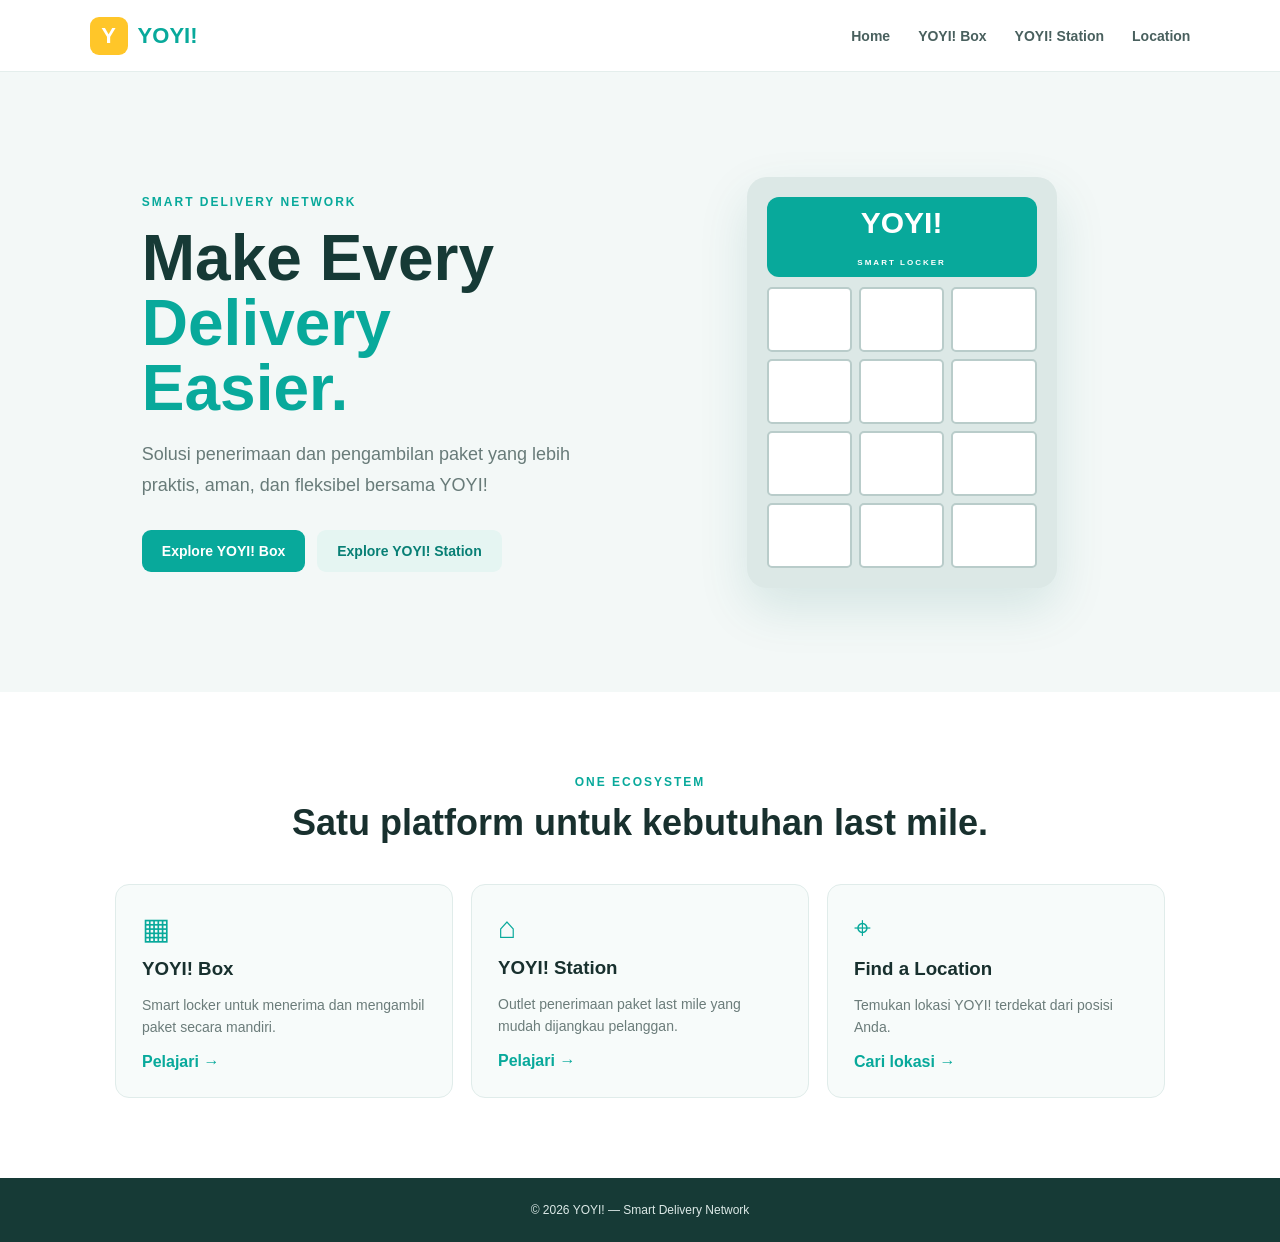
==== commit e9a28975: "Add files via upload" ====
--- a/index.html
+++ b/index.html
@@ -1,241 +1,55 @@
-<!DOCTYPE html>
-<html lang="id">
-
-<head>
-
-    <meta charset="UTF-8">
-
-    <meta
-        name="viewport"
-        content="width=device-width, initial-scale=1.0">
-
-    <title>YOYI! Location</title>
-
-    <link
-        rel="stylesheet"
-        href="style.css">
-
-</head>
-
-
-<body>
-
-
-<div class="app">
-
-
-    <!-- HEADER -->
-
-    <header class="header">
-
-        <div class="brand">
-
-            <div>
-
-                <div class="brand-title">
-                    YOYI! LOCATION
-                </div>
-
-                <div class="brand-subtitle">
-                    Smart Locker & Storage Network
-                </div>
-
-            </div>
-
-        </div>
-
-    </header>
-
-
-    <!-- SEARCH -->
-
-    <div class="search-area">
-
-        <div class="search-box">
-
-            <span class="search-icon">
-                🔍
-            </span>
-
-            <input
-                type="text"
-                id="search"
-                placeholder="Cari lokasi...">
-
-            <button
-                id="clearSearch"
-                class="clear-btn">
-
-                ×
-
-            </button>
-
-        </div>
-
-    </div>
-
-
-    <!-- TOOLBAR -->
-
-    <div class="toolbar">
-
-        <button
-            id="btnFilter"
-            class="filter-btn">
-
-            ⚙ Filter
-
-        </button>
-
-
-        <div class="counter">
-
-            <strong id="total">
-                0
-            </strong>
-
-            Lokasi
-
-        </div>
-
-    </div>
-
-
-    <!-- FILTER MODAL -->
-
-    <div
-        id="filterModal"
-        class="filter-modal"
-        hidden>
-
-        <div class="filter-box">
-
-
-            <div class="filter-header">
-
-                <strong>
-                    Filter Lokasi
-                </strong>
-
-                <button
-                    id="closeFilter">
-
-                    ×
-
-                </button>
-
-            </div>
-
-
-            <select id="provinsi">
-
-                <option value="">
-                    Semua Provinsi
-                </option>
-
-            </select>
-
-
-            <select id="kota">
-
-                <option value="">
-                    Semua Kota
-                </option>
-
-            </select>
-
-
-            <select id="kecamatan">
-
-                <option value="">
-                    Semua Kecamatan
-                </option>
-
-            </select>
-
-
-            <select id="tipe">
-
-                <option value="">
-                    Semua Tipe
-                </option>
-
-            </select>
-
-
-            <div class="filter-actions">
-
-                <button
-                    id="resetFilter"
-                    class="reset-btn">
-
-                    Reset
-
-                </button>
-
-
-                <button
-                    id="applyFilter"
-                    class="apply-btn">
-
-                    Terapkan
-
-                </button>
-
-            </div>
-
-
-        </div>
-
-    </div>
-
-
-    <!-- CONTENT -->
-
-    <main class="content">
-
-
-        <div class="list-title">
-
-            Daftar Lokasi
-
-        </div>
-
-
-        <div
-            id="loading"
-            class="loading">
-
-            Mengambil data...
-
-        </div>
-
-
-        <div
-            id="list"
-            class="location-list">
-        </div>
-
-
-        <div
-            id="empty"
-            class="empty"
-            hidden>
-
-            Lokasi tidak ditemukan.
-
-        </div>
-
-
-    </main>
-
-
-</div>
-
-
-<script src="script.js"></script>
-
-
-</body>
-
-</html>
+<!DOCTYPE html>
+<html lang="id">
+<head>
+<meta charset="UTF-8">
+<meta name="viewport" content="width=device-width, initial-scale=1.0">
+<title>YOYI! — Smart Delivery Network</title>
+<link rel="stylesheet" href="css/style.css">
+</head>
+<body>
+<header class="site-header">
+  <a class="brand" href="index.html"><span class="brand-mark">Y</span><span>YOYI!</span></a>
+  <nav>
+    <a href="index.html">Home</a>
+    <a href="yoyi-box.html">YOYI! Box</a>
+    <a href="yoyi-station.html">YOYI! Station</a>
+    <a href="location.html">Location</a>
+  </nav>
+</header>
+
+<main>
+<section class="hero">
+  <div class="hero-copy">
+    <span class="eyebrow">SMART DELIVERY NETWORK</span>
+    <h1>Make Every<br><span>Delivery Easier.</span></h1>
+    <p>Solusi penerimaan dan pengambilan paket yang lebih praktis, aman, dan fleksibel bersama YOYI!</p>
+    <div class="actions">
+      <a class="btn primary" href="yoyi-box.html">Explore YOYI! Box</a>
+      <a class="btn secondary" href="yoyi-station.html">Explore YOYI! Station</a>
+    </div>
+  </div>
+  <div class="hero-card">
+    <div class="mock-locker">
+      <div class="locker-screen">YOYI!<small>SMART LOCKER</small></div>
+      <div class="doors">
+        <i></i><i></i><i></i><i></i><i></i><i></i><i></i><i></i><i></i><i></i><i></i><i></i>
+      </div>
+    </div>
+  </div>
+</section>
+
+<section class="intro">
+  <span class="eyebrow">ONE ECOSYSTEM</span>
+  <h2>Satu platform untuk kebutuhan last mile.</h2>
+  <div class="feature-grid">
+    <article><div class="icon">▦</div><h3>YOYI! Box</h3><p>Smart locker untuk menerima dan mengambil paket secara mandiri.</p><a href="yoyi-box.html">Pelajari →</a></article>
+    <article><div class="icon">⌂</div><h3>YOYI! Station</h3><p>Outlet penerimaan paket last mile yang mudah dijangkau pelanggan.</p><a href="yoyi-station.html">Pelajari →</a></article>
+    <article><div class="icon">⌖</div><h3>Find a Location</h3><p>Temukan lokasi YOYI! terdekat dari posisi Anda.</p><a href="location.html">Cari lokasi →</a></article>
+  </div>
+</section>
+</main>
+
+<footer>© 2026 YOYI! — Smart Delivery Network</footer>
+<script src="js/script.js"></script>
+</body>
+</html>
--- a/css/style.css
+++ b/css/style.css
@@ -0,0 +1 @@
+*{box-sizing:border-box}body{margin:0;font-family:Arial,Helvetica,sans-serif;color:#18302e;background:#f3f8f7}.site-header{height:72px;background:#fff;display:flex;align-items:center;justify-content:space-between;padding:0 7%;border-bottom:1px solid #e4eeec;position:sticky;top:0;z-index:10}.brand{display:flex;align-items:center;gap:10px;text-decoration:none;color:#08a99b;font-weight:800;font-size:22px}.brand-mark{width:38px;height:38px;border-radius:9px;background:#ffc629;color:#fff;display:grid;place-items:center}.site-header nav{display:flex;gap:28px}.site-header nav a{color:#49605e;text-decoration:none;font-size:14px;font-weight:600}.site-header nav a:hover,.site-header nav .active{color:#08a99b}.hero{max-width:1150px;margin:auto;min-height:620px;padding:80px 6%;display:grid;grid-template-columns:1fr 1fr;align-items:center;gap:50px}.eyebrow{font-size:12px;letter-spacing:2px;font-weight:800;color:#08a99b}.hero h1,.page-hero h1{font-size:64px;line-height:1.02;margin:16px 0;color:#163a36}.hero h1 span{color:#08a99b}.hero p,.page-hero p{font-size:18px;line-height:1.7;color:#687b79;max-width:600px}.actions{display:flex;gap:12px;flex-wrap:wrap;margin-top:30px}.btn{display:inline-block;padding:13px 20px;border-radius:9px;text-decoration:none;font-weight:700;font-size:14px}.primary{background:#08a99b;color:#fff}.secondary{background:#e5f5f2;color:#087f75}.hero-card{display:grid;place-items:center}.mock-locker{width:310px;padding:20px;border-radius:20px;background:#dce8e6;box-shadow:0 20px 50px #0b6b6120}.locker-screen{height:80px;background:#08a99b;border-radius:12px;color:#fff;font-size:30px;font-weight:800;display:grid;place-items:center}.locker-screen small{font-size:8px;letter-spacing:2px}.doors{display:grid;grid-template-columns:repeat(3,1fr);gap:7px;margin-top:10px}.doors i{height:65px;background:#fff;border-radius:5px;border:2px solid #b9ccca}.intro,.benefits{background:#fff;padding:80px 7%;text-align:center}.intro h2,.benefits h2{font-size:36px;margin:12px auto 40px}.feature-grid{max-width:1050px;margin:auto;display:grid;grid-template-columns:repeat(3,1fr);gap:18px;text-align:left}.feature-grid article,.panel,.step{background:#f7fbfa;border:1px solid #e0ecea;border-radius:14px;padding:26px}.icon{font-size:30px;color:#08a99b}.feature-grid h3,.panel h2,.step h3{margin:12px 0 8px}.feature-grid p,.panel p,.step p{color:#6b7c7a;line-height:1.6;font-size:14px}.feature-grid a{color:#08a99b;text-decoration:none;font-weight:700}.page-hero{max-width:1000px;margin:auto;padding:90px 6% 55px}.page-hero.compact{padding-bottom:35px}.content-grid,.steps{max-width:1000px;margin:0 auto 70px;padding:0 6%;display:grid;grid-template-columns:1fr 1fr;gap:18px}.number,.step b{color:#08a99b;font-weight:800}.cta{padding:70px 6%;background:#08a99b;color:#fff;text-align:center}.cta h2{font-size:32px}.cta .primary{background:#ffc629;color:#18302e}.steps{counter-reset:step}.step b{font-size:24px}.location-page{min-height:calc(100vh - 130px)}.location-tools{max-width:1000px;margin:0 auto 25px;padding:0 6%;display:grid;grid-template-columns:1fr 220px;gap:10px}.location-tools input,.location-tools select{height:46px;border:1px solid #d5e3e1;border-radius:9px;padding:0 13px;background:#fff;outline:none}.location-tools #status{grid-column:1/-1;color:#7a8988;font-size:13px;padding-top:5px}.location-list{max-width:1000px;margin:auto;padding:0 6% 60px;display:grid;grid-template-columns:repeat(2,1fr);gap:14px}.location-card{background:#fff;border:1px solid #dfe9e7;border-radius:13px;padding:20px}.location-name{font-weight:800;font-size:16px}.location-address{color:#71807e;font-size:13px;line-height:1.6;margin:8px 0}.location-type{display:inline-block;background:#e5f5f2;color:#078c80;border-radius:20px;padding:5px 9px;font-size:11px}.location-footer{text-align:right;margin-top:14px}.location-footer a{background:#0878d1;color:#fff;padding:8px 12px;border-radius:7px;text-decoration:none;font-size:12px;font-weight:700}.empty{text-align:center;color:#888;padding:40px}footer{text-align:center;padding:25px;background:#163a36;color:#dce9e7;font-size:12px}@media(max-width:700px){.site-header{height:auto;padding:14px 18px;align-items:flex-start}.site-header nav{gap:12px;flex-wrap:wrap;justify-content:flex-end}.site-header nav a{font-size:11px}.hero{grid-template-columns:1fr;padding:55px 22px;min-height:auto}.hero h1,.page-hero h1{font-size:44px}.hero p,.page-hero p{font-size:15px}.hero-card{padding:10px}.mock-locker{width:260px}.feature-grid,.content-grid,.steps,.location-list{grid-template-columns:1fr}.intro,.benefits{padding:55px 22px}.location-tools{grid-template-columns:1fr;padding:0 18px}.location-tools #status{grid-column:auto}.page-hero{padding:55px 22px 35px}.location-list{padding:0 18px 40px}.site-header nav{max-width:210px}}
